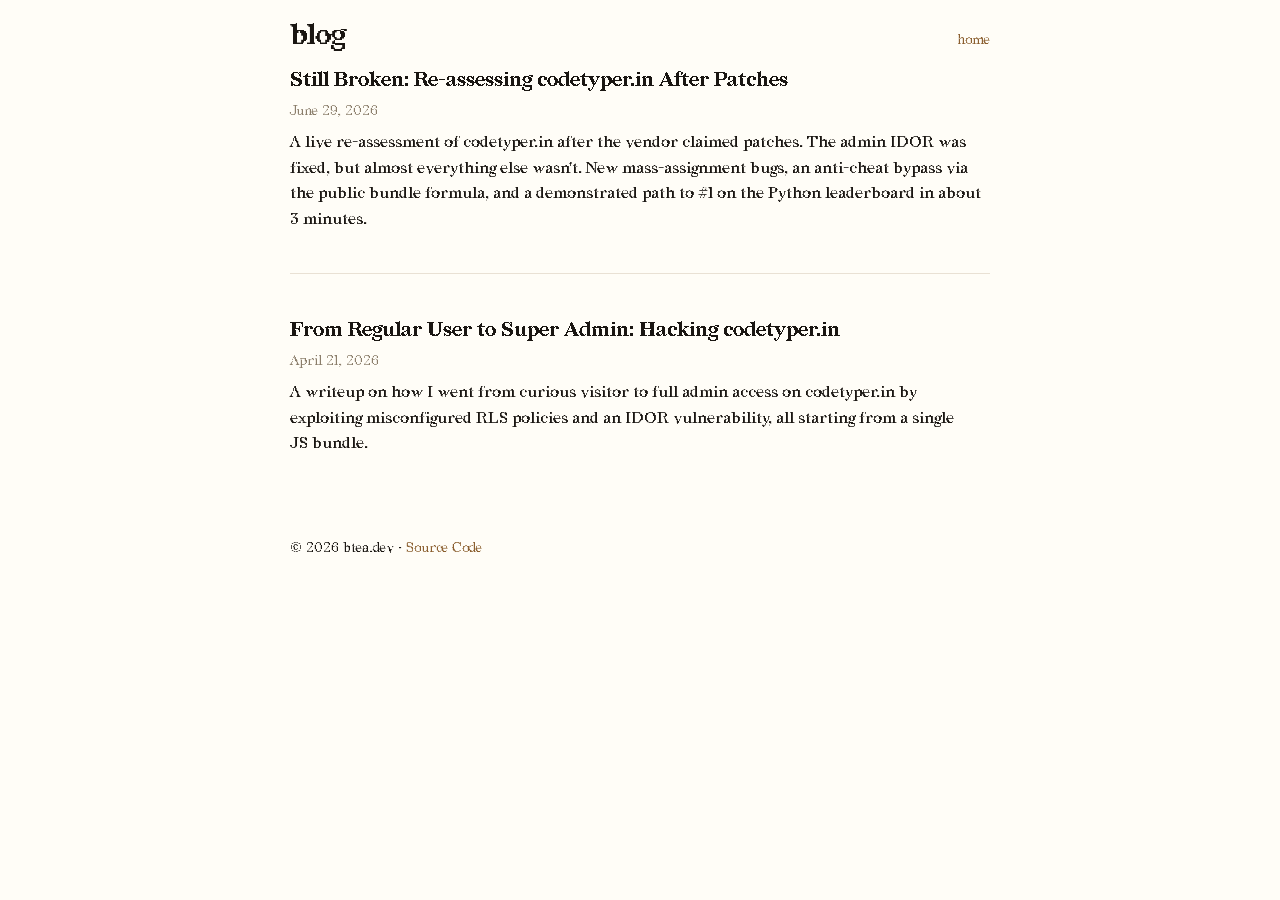
==== blog/index.html @ 3d923791 "initial commit" ====
<!DOCTYPE html>
<html lang="en">
<head>
<meta charset="UTF-8">
<meta name="viewport" content="width=device-width, initial-scale=1.0">
<meta name="description" content="btea.dev blog — writeups, projects, and thoughts.">
<meta name="referrer" content="strict-origin-when-cross-origin">
<meta http-equiv="Content-Security-Policy" content="default-src 'self'; img-src 'self'; script-src 'self'; style-src 'self'; connect-src 'self'; base-uri 'self'; form-action 'none';">
<meta name="author" content="btea">
<meta name="robots" content="noarchive">
<link rel="canonical" href="https://btea.dev/blog/">
<meta property="og:title" content="blog / btea.dev">
<meta property="og:description" content="btea.dev blog — writeups, projects, and thoughts.">
<meta property="og:type" content="website">
<meta property="og:url" content="https://btea.dev/blog/">
<meta name="twitter:card" content="summary">
<link rel="preload" as="font" type="font/woff2" href="../fonts/Redaction_50-Regular.woff2" crossorigin>
<link rel="stylesheet" href="../style.css">
<title>blog / btea.dev</title>
</head>
<body>
<a class="skip-link" href="#main">Skip to content</a>
<header>
<h1>blog</h1>
<nav><a href="/">home</a></nav>
</header>
<main id="main">
<ul class="blog-list">
<li class="blog-item">
<h2 class="blog-title"><a href="./codetyper-still-broken.html">Still Broken: Re-assessing codetyper.in After Patches</a></h2>
<p class="blog-meta"><time datetime="2026-06-29">June 29, 2026</time></p>
<p class="blog-excerpt">A live re-assessment of codetyper.in after the vendor claimed patches. The admin IDOR was fixed, but almost everything else wasn't. New mass-assignment bugs, an anti-cheat bypass via the public bundle formula, and a demonstrated path to #1 on the Python leaderboard in about 3 minutes.</p>
</li>
<li class="blog-item">
<h2 class="blog-title"><a href="./from-regular-user-to-super-admin.html">From Regular User to Super Admin: Hacking codetyper.in</a></h2>
<p class="blog-meta"><time datetime="2026-04-21">April 21, 2026</time></p>
<p class="blog-excerpt">A writeup on how I went from curious visitor to full admin access on codetyper.in by exploiting misconfigured RLS policies and an IDOR vulnerability, all starting from a single JS bundle.</p>
</li>
</ul>
</main>

<footer><p>© 2026 btea.dev · <a href="https://github.com/itsbt125/btea.dev" target="_blank" rel="noopener noreferrer">Source Code</a></p></footer>
</body>
</html>
---- style.css ----
@font-face {
	font-family: "Redaction";
	src: url("fonts/Redaction_50-Regular.woff2") format("woff2");
	font-weight: 400;
	font-style: normal;
	font-display: swap;
}
@font-face {
	font-family: "Redaction";
	src: url("fonts/Redaction_50-Bold.woff2") format("woff2");
	font-weight: 700;
	font-style: normal;
	font-display: swap;
}
@font-face {
	font-family: "Redaction";
	src: url("fonts/Redaction_50-Italic.woff2") format("woff2");
	font-weight: 400;
	font-style: italic;
	font-display: swap;
}

:root {
	--bg: #FFFDF7;
	--ink: #1a1612;
	--link: #8a5e2e;
	--link-hover: #6b4218;
	--muted: #8a7d6a;
	--rule: #e9e1d4;
	--code-bg: #f3eee4;
	--mono: "SFMono-Regular", Consolas, "Liberation Mono", Menlo, Courier, monospace;
}

html {
	font-family: "Redaction", -apple-system, BlinkMacSystemFont, "Segoe UI", Roboto, Helvetica, Arial, sans-serif;
	margin: 0;
	scrollbar-width: none;
	-ms-overflow-style: none;
}
html::-webkit-scrollbar {
	display: none;
}
::selection {
	background: var(--link);
	color: var(--bg);
}
@media (prefers-reduced-motion: no-preference) {
	html {
		scroll-behavior: smooth;
	}
}
@media (prefers-reduced-motion: reduce) {
	a:has(img.main):hover img.main,
	a:has(img.main):focus-visible img.main {
		transition: none;
	}
	html {
		scroll-behavior: auto !important;
	}
}
body {
	background-color: var(--bg);
	color: var(--ink);
	margin: 0;
	padding: 0 24px;
}
main, header, footer {
	max-width: 70ch;
	margin: 0 auto;
}
footer {
	margin-top: 2rem;
}
header {
	display: flex;
	justify-content: space-between;
	align-items: baseline;
}
nav {
	font-size: 0.875rem;
}
nav a {
	margin-left: 1rem;
}
nav a:first-child {
	margin-left: 0;
}
a {
	text-decoration: none;
	color: var(--link);
}
a:hover {
	text-decoration: underline;
	color: var(--link-hover);
}
a:focus-visible {
	outline: 2px solid var(--link);
	outline-offset: 2px;
}
a:visited {
	color: var(--link);
}
img.main {
	display: block;
	margin: 0 0 1.5rem 0;
	border-radius: 30px;
	max-width: 100%;
	height: auto;
	transition: opacity 0.15s ease;
}
a:has(img.main):hover img.main,
a:has(img.main):focus-visible img.main {
	opacity: 0.85;
}
a:has(img.main):focus-visible img.main {
	outline: 2px solid var(--link);
}
.skip-link {
	position: absolute;
	left: -9999px;
	top: 0;
	z-index: 100;
}
.skip-link:focus {
	left: 8px;
	top: 8px;
	background: var(--bg);
	padding: 6px 10px;
	border: 1px solid var(--link);
	border-radius: 4px;
}
footer p {
	font-size: 0.875rem;
}

p {
	line-height: 1.6;
	text-wrap: pretty;
}
.badges {
	display: flex;
	flex-wrap: wrap;
	align-items: flex-start;
	gap: 8px;
	margin-top: 16px;
}
.badges img {
	height: 31px;
	width: auto;
}
#server-stats {
	font-size: 12px;
	margin-top: 8px;
	color: var(--muted);
	white-space: nowrap;
	overflow-x: auto;
	min-height: 1.5em;
}
@media (max-width: 600px) {
	#server-stats {
		white-space: normal;
		overflow-x: visible;
	}
}
h1 {
	font-size: 1.75rem;
	font-weight: 700;
	margin-bottom: 0.75rem;
	text-wrap: balance;
}
h2 {
	font-size: 1.375rem;
	margin-top: 2.5rem;
	margin-bottom: 1rem;
	text-wrap: balance;
}
h3 {
	font-size: 1.125rem;
	margin-top: 2rem;
	margin-bottom: 0.75rem;
	text-wrap: balance;
}
h2[id], h3[id] {
	position: relative;
}
h2[id] a, h3[id] a {
	position: absolute;
	left: -1.25em;
	width: 1em;
	color: var(--muted);
	text-decoration: none;
	opacity: 0;
}
h2[id]:hover a, h3[id]:hover a,
h2[id] a:focus-visible, h3[id] a:focus-visible {
	opacity: 1;
}
.blog-list {
	list-style: none;
	padding: 0;
	margin: 0;
}
.blog-item {
	margin-bottom: 2.5rem;
	padding-bottom: 2.5rem;
	border-bottom: 1px solid var(--rule);
}
.blog-item:last-child {
	border-bottom: none;
}
.blog-title {
	font-size: 1.25rem;
	font-weight: 700;
	margin: 0 0 0.25rem 0;
}
.blog-title a {
	color: inherit;
}
.blog-title a:hover {
	color: var(--link);
}
.blog-meta {
	font-size: 0.875rem;
	color: var(--muted);
	margin: 0 0 0.5rem 0;
}
.blog-excerpt {
	line-height: 1.6;
	margin: 0;
	color: var(--ink);
}
.back-link {
	margin-top: 3rem;
	font-size: 0.875rem;
}

.post-meta {
	font-size: 0.875rem;
	color: var(--muted);
	margin: 0 0 1.5rem 0;
}
pre {
	background: var(--code-bg);
	padding: 16px;
	border-radius: 8px;
	overflow-x: auto;
	font-size: 0.875rem;
	line-height: 1.5;
	font-family: var(--mono);
	position: relative;
}
pre .copy-btn {
	position: absolute;
	top: 6px;
	right: 6px;
	font-size: 11px;
	font-family: var(--mono);
	background: var(--bg);
	color: var(--muted);
	border: 1px solid var(--rule);
	border-radius: 4px;
	padding: 2px 8px;
	cursor: pointer;
	opacity: 0;
	transition: opacity 0.15s ease;
}
pre:hover .copy-btn,
pre .copy-btn:focus-visible {
	opacity: 1;
}
pre .copy-btn:hover {
	color: var(--link);
	border-color: var(--link);
}
#reading-progress {
	position: fixed;
	top: 0;
	left: 0;
	height: 2px;
	width: 0;
	background: var(--link);
	z-index: 999;
	transition: width 0.1s ease-out;
}
code {
	font-family: var(--mono);
	font-size: 0.9em;
}
pre code {
	font-size: inherit;
}
blockquote {
	border-left: 3px solid var(--link);
	margin: 1.5rem 0;
	padding-left: 1rem;
	color: var(--muted);
	font-style: italic;
}
table {
	width: 100%;
	border-collapse: collapse;
	margin: 1.5rem 0;
	font-size: 0.9rem;
}
th, td {
	border: 1px solid var(--rule);
	padding: 8px 12px;
	text-align: left;
}
th {
	background: var(--code-bg);
	font-weight: 700;
}
ul, ol {
	line-height: 1.6;
	padding-left: 1.5rem;
}
li {
	margin-bottom: 0.5rem;
}
hr {
	border: none;
	border-top: 1px solid var(--rule);
	margin: 2rem 0;
}
body.not-found {
	min-height: 100vh;
	display: flex;
	flex-direction: column;
	justify-content: center;
}
body.not-found main {
	text-align: center;
}
body.not-found h1 {
	font-size: 4rem;
	margin: 0;
	color: var(--ink);
}
body.not-found p {
	color: var(--muted);
}
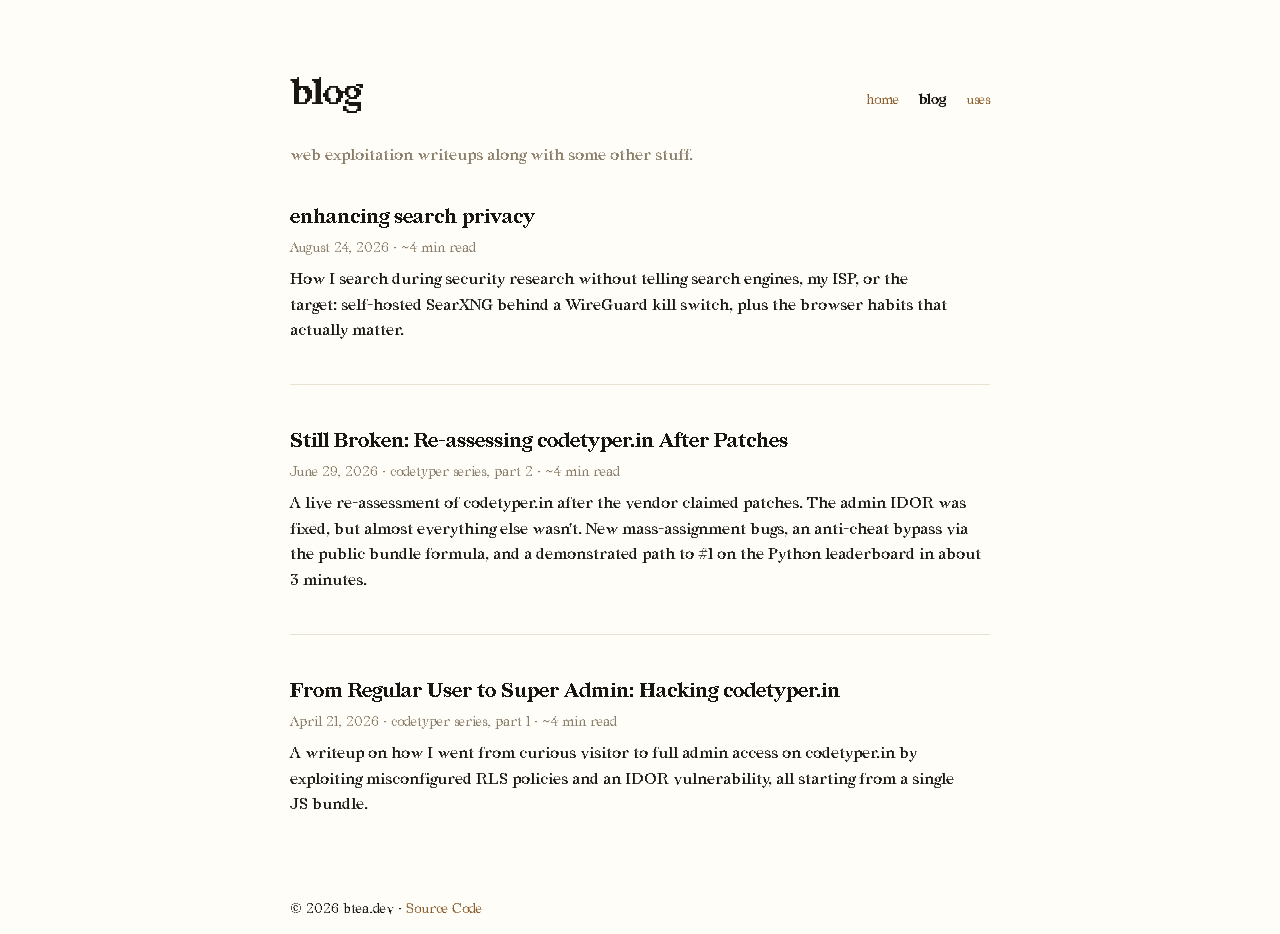
==== commit a3df28a1: "site: rss feed, /uses page, latest posts, and polish" ====
--- a/blog/index.html
+++ b/blog/index.html
@@ -8,6 +8,7 @@
 <meta http-equiv="Content-Security-Policy" content="default-src 'self'; img-src 'self'; script-src 'self'; style-src 'self'; connect-src 'self'; base-uri 'self'; form-action 'none';">
 <meta name="author" content="btea">
 <meta name="robots" content="noarchive">
+<link rel="alternate" type="application/atom+xml" title="btea.dev blog" href="/feed.xml">
 <link rel="canonical" href="https://btea.dev/blog/">
 <meta property="og:title" content="blog / btea.dev">
 <meta property="og:description" content="btea.dev blog — writeups, projects, and thoughts.">
@@ -22,18 +23,24 @@
 <a class="skip-link" href="#main">Skip to content</a>
 <header>
 <h1>blog</h1>
-<nav><a href="/">home</a></nav>
+<nav><a href="/">home</a> <a href="/blog/" aria-current="page">blog</a> <a href="/uses/">uses</a></nav>
 </header>
 <main id="main">
+<p class="blog-intro">web exploitation writeups along with some other stuff.</p>
 <ul class="blog-list">
 <li class="blog-item">
+<h2 class="blog-title"><a href="./searching-privately.html">enhancing search privacy</a></h2>
+<p class="blog-meta"><time datetime="2026-08-24">August 24, 2026</time> · ~4 min read</p>
+<p class="blog-excerpt">How I search during security research without telling search engines, my ISP, or the target: self-hosted SearXNG behind a WireGuard kill switch, plus the browser habits that actually matter.</p>
+</li>
+<li class="blog-item">
 <h2 class="blog-title"><a href="./codetyper-still-broken.html">Still Broken: Re-assessing codetyper.in After Patches</a></h2>
-<p class="blog-meta"><time datetime="2026-06-29">June 29, 2026</time></p>
+<p class="blog-meta"><time datetime="2026-06-29">June 29, 2026</time> · codetyper series, part 2 · ~4 min read</p>
 <p class="blog-excerpt">A live re-assessment of codetyper.in after the vendor claimed patches. The admin IDOR was fixed, but almost everything else wasn't. New mass-assignment bugs, an anti-cheat bypass via the public bundle formula, and a demonstrated path to #1 on the Python leaderboard in about 3 minutes.</p>
 </li>
 <li class="blog-item">
 <h2 class="blog-title"><a href="./from-regular-user-to-super-admin.html">From Regular User to Super Admin: Hacking codetyper.in</a></h2>
-<p class="blog-meta"><time datetime="2026-04-21">April 21, 2026</time></p>
+<p class="blog-meta"><time datetime="2026-04-21">April 21, 2026</time> · codetyper series, part 1 · ~4 min read</p>
 <p class="blog-excerpt">A writeup on how I went from curious visitor to full admin access on codetyper.in by exploiting misconfigured RLS policies and an IDOR vulnerability, all starting from a single JS bundle.</p>
 </li>
 </ul>
--- a/style.css
+++ b/style.css
@@ -71,10 +71,16 @@
 footer {
 	margin-top: 2rem;
 }
+.contacts-heading {
+	margin-top: 3.5rem;
+}
+
 header {
 	display: flex;
 	justify-content: space-between;
 	align-items: baseline;
+	padding-top: 3rem;
+	margin-bottom: 1rem;
 }
 nav {
 	font-size: 0.875rem;
@@ -84,6 +90,10 @@
 }
 nav a:first-child {
 	margin-left: 0;
+}
+nav a[aria-current="page"] {
+	color: var(--ink);
+	font-weight: 700;
 }
 a {
 	text-decoration: none;
@@ -142,11 +152,22 @@
 	flex-wrap: wrap;
 	align-items: flex-start;
 	gap: 8px;
-	margin-top: 16px;
+	margin-top: 2.25rem;
 }
 .badges img {
 	height: 31px;
 	width: auto;
+	opacity: 0.9;
+	transition: opacity 0.15s ease;
+}
+.badges a:hover img,
+.badges a:focus-visible img,
+.badges > img:hover {
+	opacity: 1;
+}
+.blog-intro {
+	color: var(--muted);
+	margin: 0 0 2rem;
 }
 #server-stats {
 	font-size: 12px;
@@ -163,7 +184,7 @@
 	}
 }
 h1 {
-	font-size: 1.75rem;
+	font-size: 2.25rem;
 	font-weight: 700;
 	margin-bottom: 0.75rem;
 	text-wrap: balance;
@@ -200,6 +221,37 @@
 	padding: 0;
 	margin: 0;
 }
+.post-links {
+	list-style: none;
+	padding: 0;
+	margin: 0;
+}
+.post-links li {
+	display: flex;
+	justify-content: space-between;
+	align-items: baseline;
+	gap: 1rem;
+	padding: 0.45rem 0;
+	border-bottom: 1px solid var(--rule);
+}
+.post-links li:last-child {
+	border-bottom: none;
+}
+.post-links time {
+	font-family: var(--mono);
+	font-size: 0.72rem;
+	color: var(--muted);
+	white-space: nowrap;
+}
+.more-link {
+	font-size: 0.875rem;
+}
+@media (max-width: 600px) {
+	.post-links li {
+		flex-direction: column;
+		gap: 0.1rem;
+	}
+}
 .blog-item {
 	margin-bottom: 2.5rem;
 	padding-bottom: 2.5rem;
@@ -232,6 +284,13 @@
 .back-link {
 	margin-top: 3rem;
 	font-size: 0.875rem;
+}
+.related {
+	margin-top: 2rem;
+	padding: 0.9rem 1rem;
+	border: 1px solid var(--rule);
+	border-radius: 8px;
+	font-size: 0.95rem;
 }
 
 .post-meta {
@@ -311,6 +370,9 @@
 	background: var(--code-bg);
 	font-weight: 700;
 }
+tbody tr:hover td {
+	background: var(--code-bg);
+}
 ul, ol {
 	line-height: 1.6;
 	padding-left: 1.5rem;
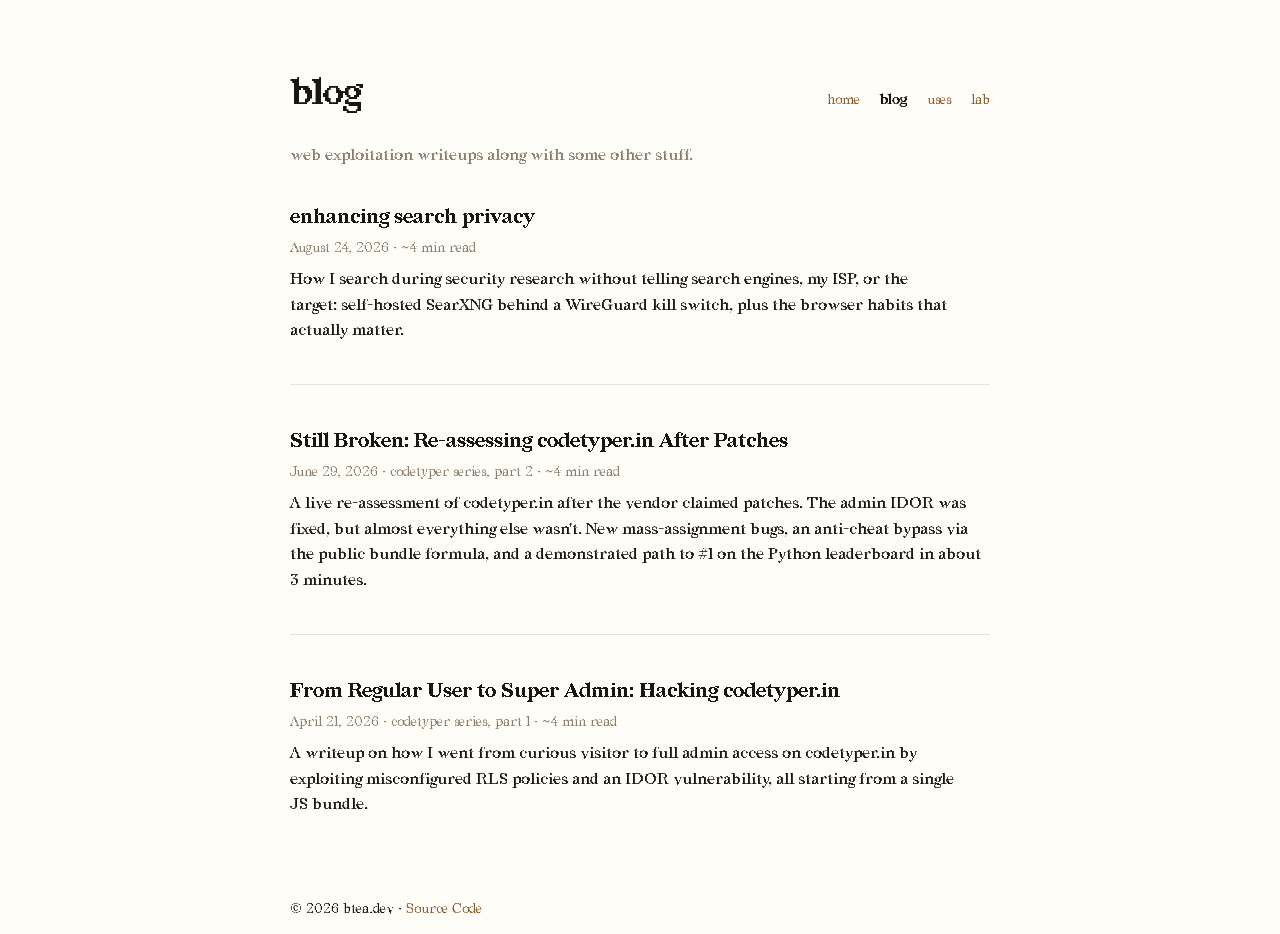
==== commit c1812be8: "site: homelab page, lab nav links, and visual tweaks" ====
--- a/blog/index.html
+++ b/blog/index.html
@@ -23,7 +23,7 @@
 <a class="skip-link" href="#main">Skip to content</a>
 <header>
 <h1>blog</h1>
-<nav><a href="/">home</a> <a href="/blog/" aria-current="page">blog</a> <a href="/uses/">uses</a></nav>
+<nav><a href="/">home</a> <a href="/blog/" aria-current="page">blog</a> <a href="/uses/">uses</a> <a href="/homelab/">lab</a></nav>
 </header>
 <main id="main">
 <p class="blog-intro">web exploitation writeups along with some other stuff.</p>
--- a/style.css
+++ b/style.css
@@ -114,6 +114,7 @@
 	display: block;
 	margin: 0 0 1.5rem 0;
 	border-radius: 30px;
+	border: 1px solid var(--rule);
 	max-width: 100%;
 	height: auto;
 	transition: opacity 0.15s ease;
@@ -203,6 +204,7 @@
 }
 h2[id], h3[id] {
 	position: relative;
+	scroll-margin-top: 1.5rem;
 }
 h2[id] a, h3[id] a {
 	position: absolute;
@@ -234,6 +236,15 @@
 	padding: 0.45rem 0;
 	border-bottom: 1px solid var(--rule);
 }
+.post-links li a {
+	flex: 1;
+}
+.post-links li:hover {
+	background: var(--code-bg);
+}
+.post-links li:hover a {
+	color: var(--link-hover);
+}
 .post-links li:last-child {
 	border-bottom: none;
 }
@@ -283,6 +294,8 @@
 }
 .back-link {
 	margin-top: 3rem;
+	padding-top: 1.5rem;
+	border-top: 1px solid var(--rule);
 	font-size: 0.875rem;
 }
 .related {
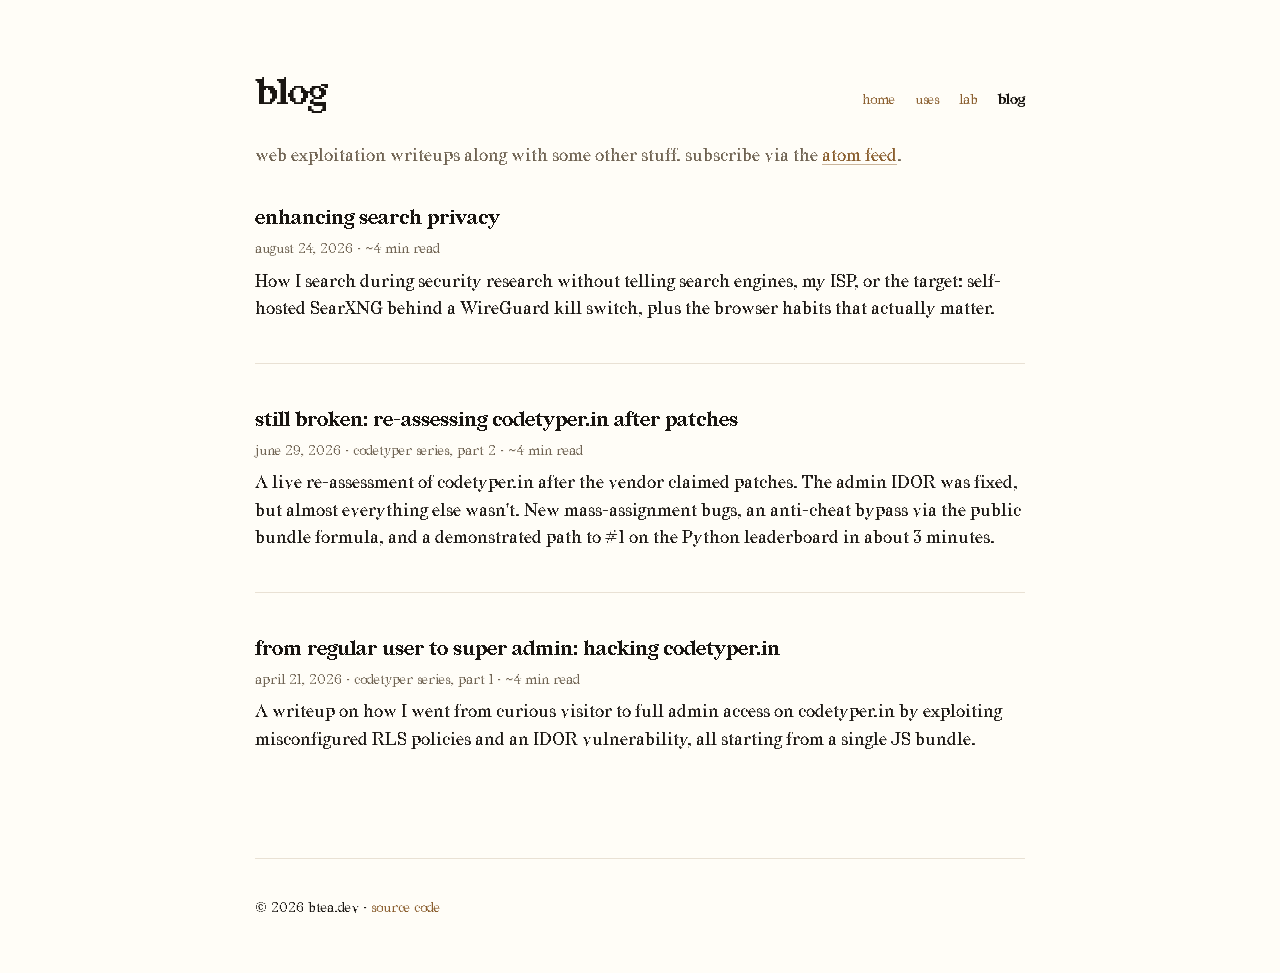
==== commit b0c0a834: "qol changes" ====
--- a/blog/index.html
+++ b/blog/index.html
@@ -20,32 +20,32 @@
 <title>blog / btea.dev</title>
 </head>
 <body>
-<a class="skip-link" href="#main">Skip to content</a>
+<a class="skip-link" href="#main">skip to content</a>
 <header>
 <h1>blog</h1>
-<nav><a href="/">home</a> <a href="/blog/" aria-current="page">blog</a> <a href="/uses/">uses</a> <a href="/homelab/">lab</a></nav>
+<nav><a href="/">home</a> <a href="/uses/">uses</a> <a href="/homelab/">lab</a> <a href="/blog/" aria-current="page">blog</a></nav>
 </header>
 <main id="main">
-<p class="blog-intro">web exploitation writeups along with some other stuff.</p>
+<p class="blog-intro">web exploitation writeups along with some other stuff. subscribe via the <a href="/feed.xml">atom feed</a>.</p>
 <ul class="blog-list">
 <li class="blog-item">
 <h2 class="blog-title"><a href="./searching-privately.html">enhancing search privacy</a></h2>
-<p class="blog-meta"><time datetime="2026-08-24">August 24, 2026</time> · ~4 min read</p>
+<p class="blog-meta"><time datetime="2026-08-24">august 24, 2026</time> · ~4 min read</p>
 <p class="blog-excerpt">How I search during security research without telling search engines, my ISP, or the target: self-hosted SearXNG behind a WireGuard kill switch, plus the browser habits that actually matter.</p>
 </li>
 <li class="blog-item">
-<h2 class="blog-title"><a href="./codetyper-still-broken.html">Still Broken: Re-assessing codetyper.in After Patches</a></h2>
-<p class="blog-meta"><time datetime="2026-06-29">June 29, 2026</time> · codetyper series, part 2 · ~4 min read</p>
+<h2 class="blog-title"><a href="./codetyper-still-broken.html">still broken: re-assessing codetyper.in after patches</a></h2>
+<p class="blog-meta"><time datetime="2026-06-29">june 29, 2026</time> · codetyper series, part 2 · ~4 min read</p>
 <p class="blog-excerpt">A live re-assessment of codetyper.in after the vendor claimed patches. The admin IDOR was fixed, but almost everything else wasn't. New mass-assignment bugs, an anti-cheat bypass via the public bundle formula, and a demonstrated path to #1 on the Python leaderboard in about 3 minutes.</p>
 </li>
 <li class="blog-item">
-<h2 class="blog-title"><a href="./from-regular-user-to-super-admin.html">From Regular User to Super Admin: Hacking codetyper.in</a></h2>
-<p class="blog-meta"><time datetime="2026-04-21">April 21, 2026</time> · codetyper series, part 1 · ~4 min read</p>
+<h2 class="blog-title"><a href="./from-regular-user-to-super-admin.html">from regular user to super admin: hacking codetyper.in</a></h2>
+<p class="blog-meta"><time datetime="2026-04-21">april 21, 2026</time> · codetyper series, part 1 · ~4 min read</p>
 <p class="blog-excerpt">A writeup on how I went from curious visitor to full admin access on codetyper.in by exploiting misconfigured RLS policies and an IDOR vulnerability, all starting from a single JS bundle.</p>
 </li>
 </ul>
 </main>
 
-<footer><p>© 2026 btea.dev · <a href="https://github.com/itsbt125/btea.dev" target="_blank" rel="noopener noreferrer">Source Code</a></p></footer>
+<footer><p>© 2026 btea.dev · <a href="https://github.com/itsbt125/btea.dev" target="_blank" rel="noopener noreferrer">source code</a></p></footer>
 </body>
 </html>
--- a/style.css
+++ b/style.css
@@ -21,11 +21,14 @@
 }
 
 :root {
+	/* spacing scale */
+	--space-block: 1rem;
+	--space-section: 2.5rem;
 	--bg: #FFFDF7;
 	--ink: #1a1612;
 	--link: #8a5e2e;
 	--link-hover: #6b4218;
-	--muted: #8a7d6a;
+	--muted: #6f6352;
 	--rule: #e9e1d4;
 	--code-bg: #f3eee4;
 	--mono: "SFMono-Regular", Consolas, "Liberation Mono", Menlo, Courier, monospace;
@@ -34,11 +37,6 @@
 html {
 	font-family: "Redaction", -apple-system, BlinkMacSystemFont, "Segoe UI", Roboto, Helvetica, Arial, sans-serif;
 	margin: 0;
-	scrollbar-width: none;
-	-ms-overflow-style: none;
-}
-html::-webkit-scrollbar {
-	display: none;
 }
 ::selection {
 	background: var(--link);
@@ -50,8 +48,7 @@
 	}
 }
 @media (prefers-reduced-motion: reduce) {
-	a:has(img.main):hover img.main,
-	a:has(img.main):focus-visible img.main {
+	a {
 		transition: none;
 	}
 	html {
@@ -61,15 +58,28 @@
 body {
 	background-color: var(--bg);
 	color: var(--ink);
+	font-size: 17px;
 	margin: 0;
 	padding: 0 24px;
+}
+/* article pages: conservative prose tuning (Redaction retained) */
+body.article main {
+	font-size: 1.06rem;
+	line-height: 1.7;
+}
+body.article main p,
+body.article main li {
+	line-height: 1.7;
 }
 main, header, footer {
 	max-width: 70ch;
 	margin: 0 auto;
 }
 footer {
-	margin-top: 2rem;
+	margin-top: 4rem;
+	padding-top: 1.5rem;
+	padding-bottom: 2.5rem;
+	border-top: 1px solid var(--rule);
 }
 .contacts-heading {
 	margin-top: 3.5rem;
@@ -98,10 +108,36 @@
 a {
 	text-decoration: none;
 	color: var(--link);
+	background-image: linear-gradient(currentColor, currentColor);
+	background-size: 0% 1px;
+	background-repeat: no-repeat;
+	background-position: 0 100%;
+	transition: background-size 0.15s ease;
+}
+/* prose links keep a quiet permanent underline; nav and badges stay clean */
+main p a,
+main li a {
+	text-decoration: underline;
+	text-decoration-thickness: 1px;
+	text-underline-offset: 3px;
+	text-decoration-color: color-mix(in srgb, currentColor 45%, transparent);
 }
 a:hover {
-	text-decoration: underline;
+	text-decoration: none;
 	color: var(--link-hover);
+	background-size: 100% 1px;
+}
+main p a:hover,
+main li a:hover {
+	text-decoration-color: currentColor;
+}
+nav a,
+.badges a,
+.post-links li a,
+main .more-link a,
+main .back-link a,
+main .related a {
+	text-decoration: none;
 }
 a:focus-visible {
 	outline: 2px solid var(--link);
@@ -109,22 +145,6 @@
 }
 a:visited {
 	color: var(--link);
-}
-img.main {
-	display: block;
-	margin: 0 0 1.5rem 0;
-	border-radius: 30px;
-	border: 1px solid var(--rule);
-	max-width: 100%;
-	height: auto;
-	transition: opacity 0.15s ease;
-}
-a:has(img.main):hover img.main,
-a:has(img.main):focus-visible img.main {
-	opacity: 0.85;
-}
-a:has(img.main):focus-visible img.main {
-	outline: 2px solid var(--link);
 }
 .skip-link {
 	position: absolute;
@@ -158,13 +178,6 @@
 .badges img {
 	height: 31px;
 	width: auto;
-	opacity: 0.9;
-	transition: opacity 0.15s ease;
-}
-.badges a:hover img,
-.badges a:focus-visible img,
-.badges > img:hover {
-	opacity: 1;
 }
 .blog-intro {
 	color: var(--muted);
@@ -182,6 +195,24 @@
 	#server-stats {
 		white-space: normal;
 		overflow-x: visible;
+	}
+	header {
+		flex-direction: column;
+		align-items: flex-start;
+		gap: 0.5rem;
+		padding-top: 2rem;
+	}
+	nav {
+		display: flex;
+		flex-wrap: wrap;
+		gap: 0.25rem 1rem;
+	}
+	nav a {
+		margin-left: 0;
+		padding: 0.4rem 0;
+	}
+	.post-links time {
+		font-size: 0.75rem;
 	}
 }
 h1 {
@@ -192,14 +223,14 @@
 }
 h2 {
 	font-size: 1.375rem;
-	margin-top: 2.5rem;
-	margin-bottom: 1rem;
+	margin-top: var(--space-section);
+	margin-bottom: var(--space-block);
 	text-wrap: balance;
 }
 h3 {
 	font-size: 1.125rem;
 	margin-top: 2rem;
-	margin-bottom: 0.75rem;
+	margin-bottom: var(--space-block);
 	text-wrap: balance;
 }
 h2[id], h3[id] {
@@ -233,7 +264,7 @@
 	justify-content: space-between;
 	align-items: baseline;
 	gap: 1rem;
-	padding: 0.45rem 0;
+	padding: 0.65rem 0.25rem;
 	border-bottom: 1px solid var(--rule);
 }
 .post-links li a {
@@ -250,7 +281,7 @@
 }
 .post-links time {
 	font-family: var(--mono);
-	font-size: 0.72rem;
+	font-size: 0.8rem;
 	color: var(--muted);
 	white-space: nowrap;
 }
@@ -278,6 +309,7 @@
 }
 .blog-title a {
 	color: inherit;
+	text-decoration: none;
 }
 .blog-title a:hover {
 	color: var(--link);
@@ -304,6 +336,7 @@
 	border: 1px solid var(--rule);
 	border-radius: 8px;
 	font-size: 0.95rem;
+	font-style: italic;
 }
 
 .post-meta {
@@ -335,6 +368,20 @@
 	cursor: pointer;
 	opacity: 0;
 	transition: opacity 0.15s ease;
+}
+pre[data-lang] {
+	padding-top: 2.4em;
+}
+pre[data-lang]::before {
+	content: attr(data-lang);
+	position: absolute;
+	top: 8px;
+	left: 14px;
+	font-family: var(--mono);
+	font-size: 10px;
+	letter-spacing: 0.08em;
+	text-transform: uppercase;
+	color: var(--muted);
 }
 pre:hover .copy-btn,
 pre .copy-btn:focus-visible {
@@ -361,6 +408,10 @@
 pre code {
 	font-size: inherit;
 }
+img {
+	max-width: 100%;
+	height: auto;
+}
 blockquote {
 	border-left: 3px solid var(--link);
 	margin: 1.5rem 0;
@@ -386,6 +437,13 @@
 tbody tr:hover td {
 	background: var(--code-bg);
 }
+/* wide tables scroll inside their own box on small screens */
+@media (max-width: 600px) {
+	table {
+		display: block;
+		overflow-x: auto;
+	}
+}
 ul, ol {
 	line-height: 1.6;
 	padding-left: 1.5rem;
